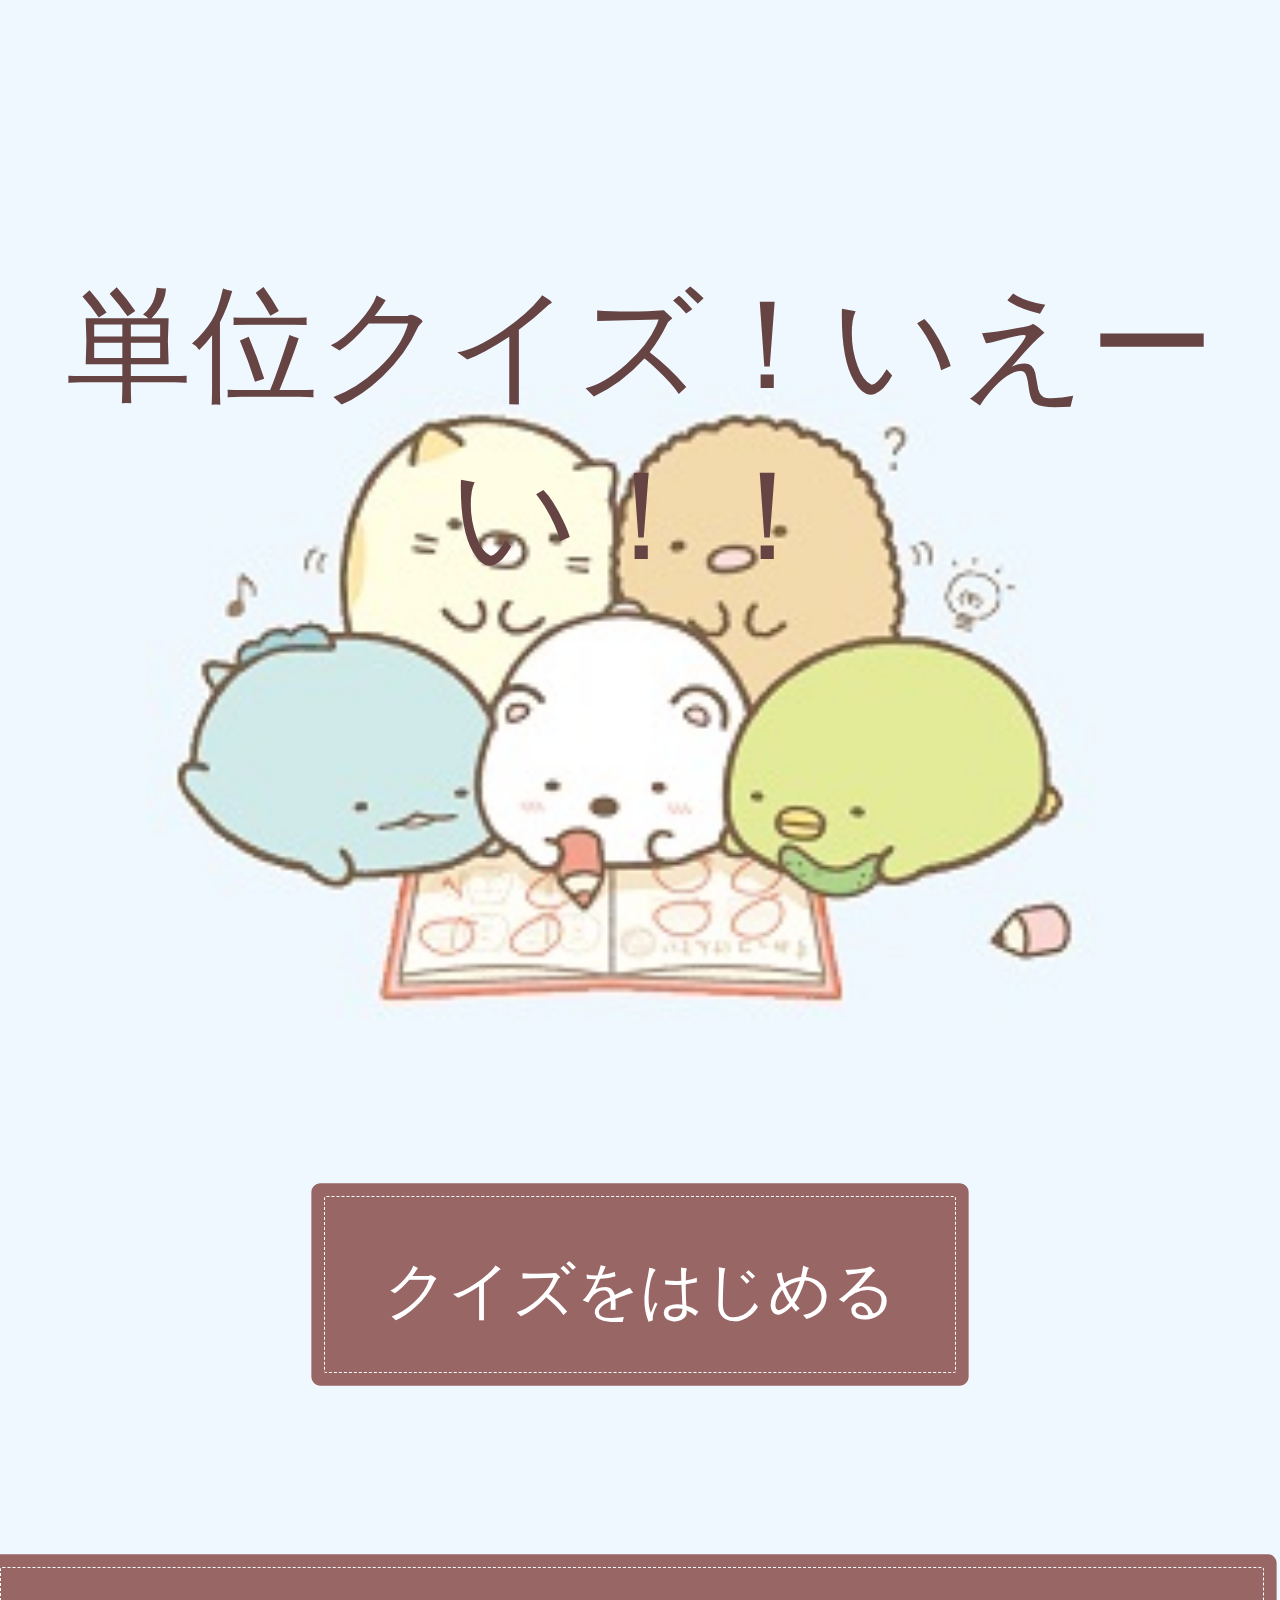
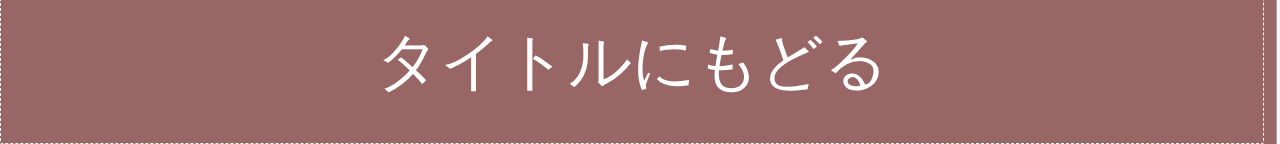
==== index.html @ 3b92f248 "classize javascript." ====
<!DOCTYPE html>
<html>
<head>
<meta charset="utf-8">
<title>単位のべんきょう</title>
<link rel ="stylesheet" type="text/css" href="css/style.css"?date=20200316>
</head>
<body bgcolor="aliceblue">
<div id="top-space"></div>
<div id="base" class="wrap-layer">
    <canvas id="canvas-quiz"></canvas>
    <canvas id="canvas-info"></canvas>
    <label id="message">問題文</label>
    <button id="option1" class="cute-button blue">0.001</button>
    <button id="option2" class="cute-button blue">0.01</button>
    <button id="option3" class="cute-button blue">0.1</button>
    <button id="option4" class="cute-button blue">10</button>
    <button id="option5" class="cute-button blue">100</button>
    <button id="option6" class="cute-button blue">1000</button>
    <button id="to-next" class="cute-button">クイズをはじめる</button>
</div>
<button id="to-title" class="cute-button">タイトルにもどる</button>
<script type="text/javascript" src="js/quiz.js"?date=20220101></script>
<script src="https://code.jquery.com/jquery-3.5.1.min.js"></script>
</body>
</html>
---- css/style.css ----
@font-face {
  font-family: ap;
  src: url(../fonts/AP.ttf);
}

.wrap-layer {
  display: block;
  margin: 0px;
  position: relative;
}

.wrap-layer > canvas {
  position: absolute;
}

.wrap-layer > button {
  font-family: ap;
  position: absolute;
}

.wrap-layer > label {
  text-align: center;
  color: #644;
  font-family: ap;
  position: absolute;
}

.cute-button {
  display: inline-block;
  padding: 0.4em 0.4em 0.2em;
  color: #fff;
  border: #ffffff dashed 1px;
  box-shadow: 0 0 0 0.2em #996666;
  border-radius: 2.5px;
  background-color: #996666;
  cursor: pointer;
}
.cute-button:active {
  box-shadow: 0 0 0 0.2em #cc8888;
  background-color: #cc8888;
}

.cute-button.blue {
  box-shadow: 0 0 0 0.2em #3355ff;
  background-color: #3355ff;
}
.cute-button.blue:active {
  box-shadow: 0 0 0 0.2em #5588ff;
  background-color: #5588ff;
}

#canvas-quiz {
  border: 0px solid black;
}

#canvas-info {
  border: 0px solid green;;
}

#to-title {
  font-family: ap;
  position: absolute;
}
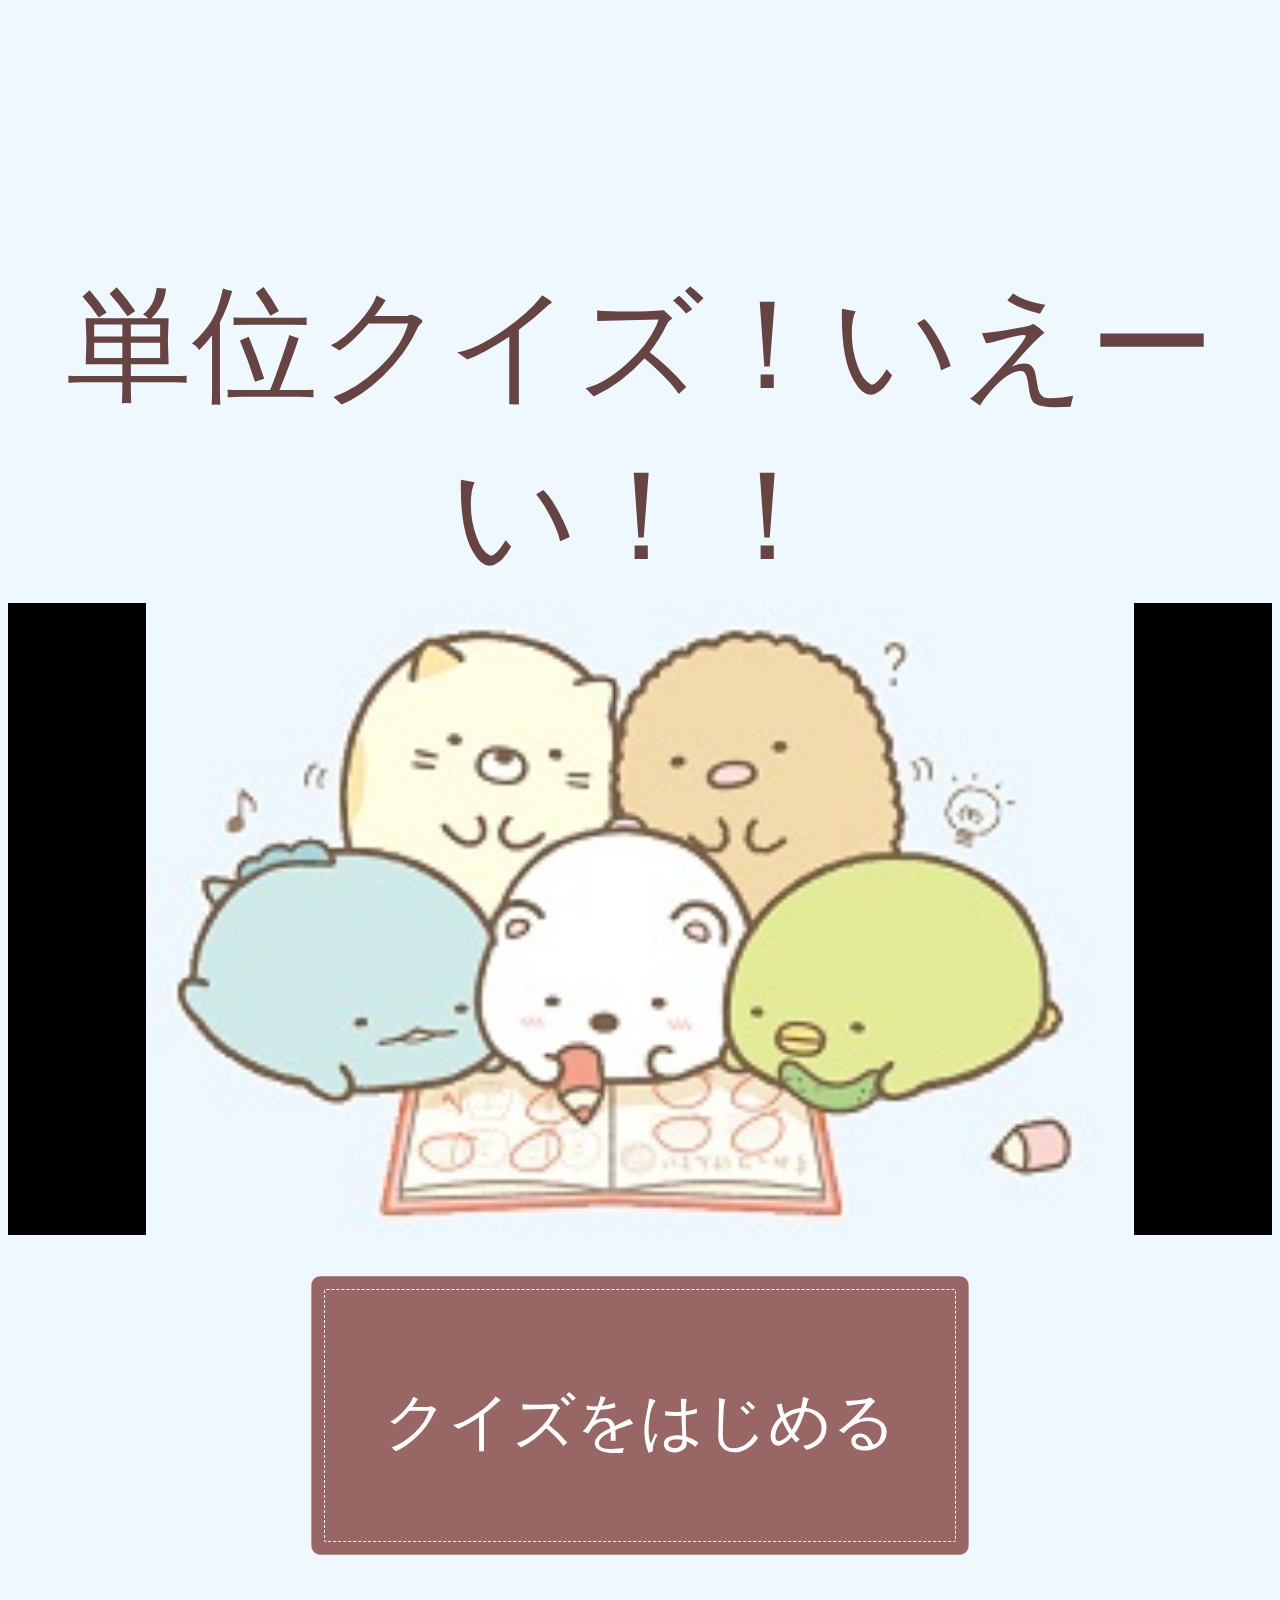
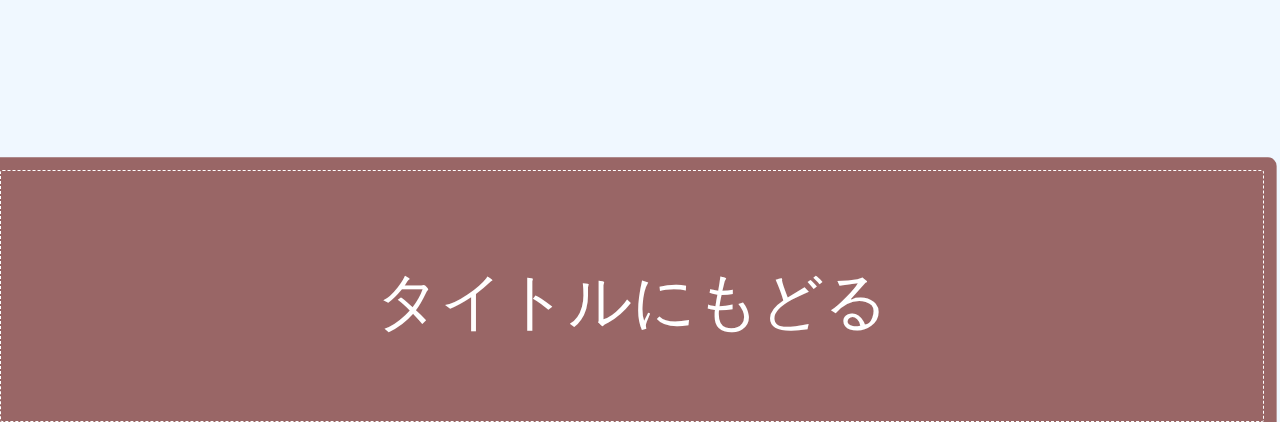
==== commit 1af1c5c6: "modify." ====
--- a/index.html
+++ b/index.html
@@ -7,10 +7,9 @@
 </head>
 <body bgcolor="aliceblue">
 <div id="top-space"></div>
-<div id="base" class="wrap-layer">
-    <canvas id="canvas-quiz"></canvas>
-    <canvas id="canvas-info"></canvas>
-    <label id="message">問題文</label>
+<label id="message">問題文</label>
+<canvas id="canvas"></canvas>
+<div id='button-space' class='wrap-layer'>
     <button id="option1" class="cute-button blue">0.001</button>
     <button id="option2" class="cute-button blue">0.01</button>
     <button id="option3" class="cute-button blue">0.1</button>
@@ -20,6 +19,7 @@
     <button id="to-next" class="cute-button">クイズをはじめる</button>
 </div>
 <button id="to-title" class="cute-button">タイトルにもどる</button>
+
 <script type="text/javascript" src="js/quiz.js"?date=20220101></script>
 <script src="https://code.jquery.com/jquery-3.5.1.min.js"></script>
 </body>
--- a/css/style.css
+++ b/css/style.css
@@ -1,6 +1,13 @@
 @font-face {
   font-family: ap;
   src: url(../fonts/AP.ttf);
+}
+
+label {
+  font-family: ap;
+  color: #644;
+  display: block;
+  text-align: center;
 }
 
 .wrap-layer {
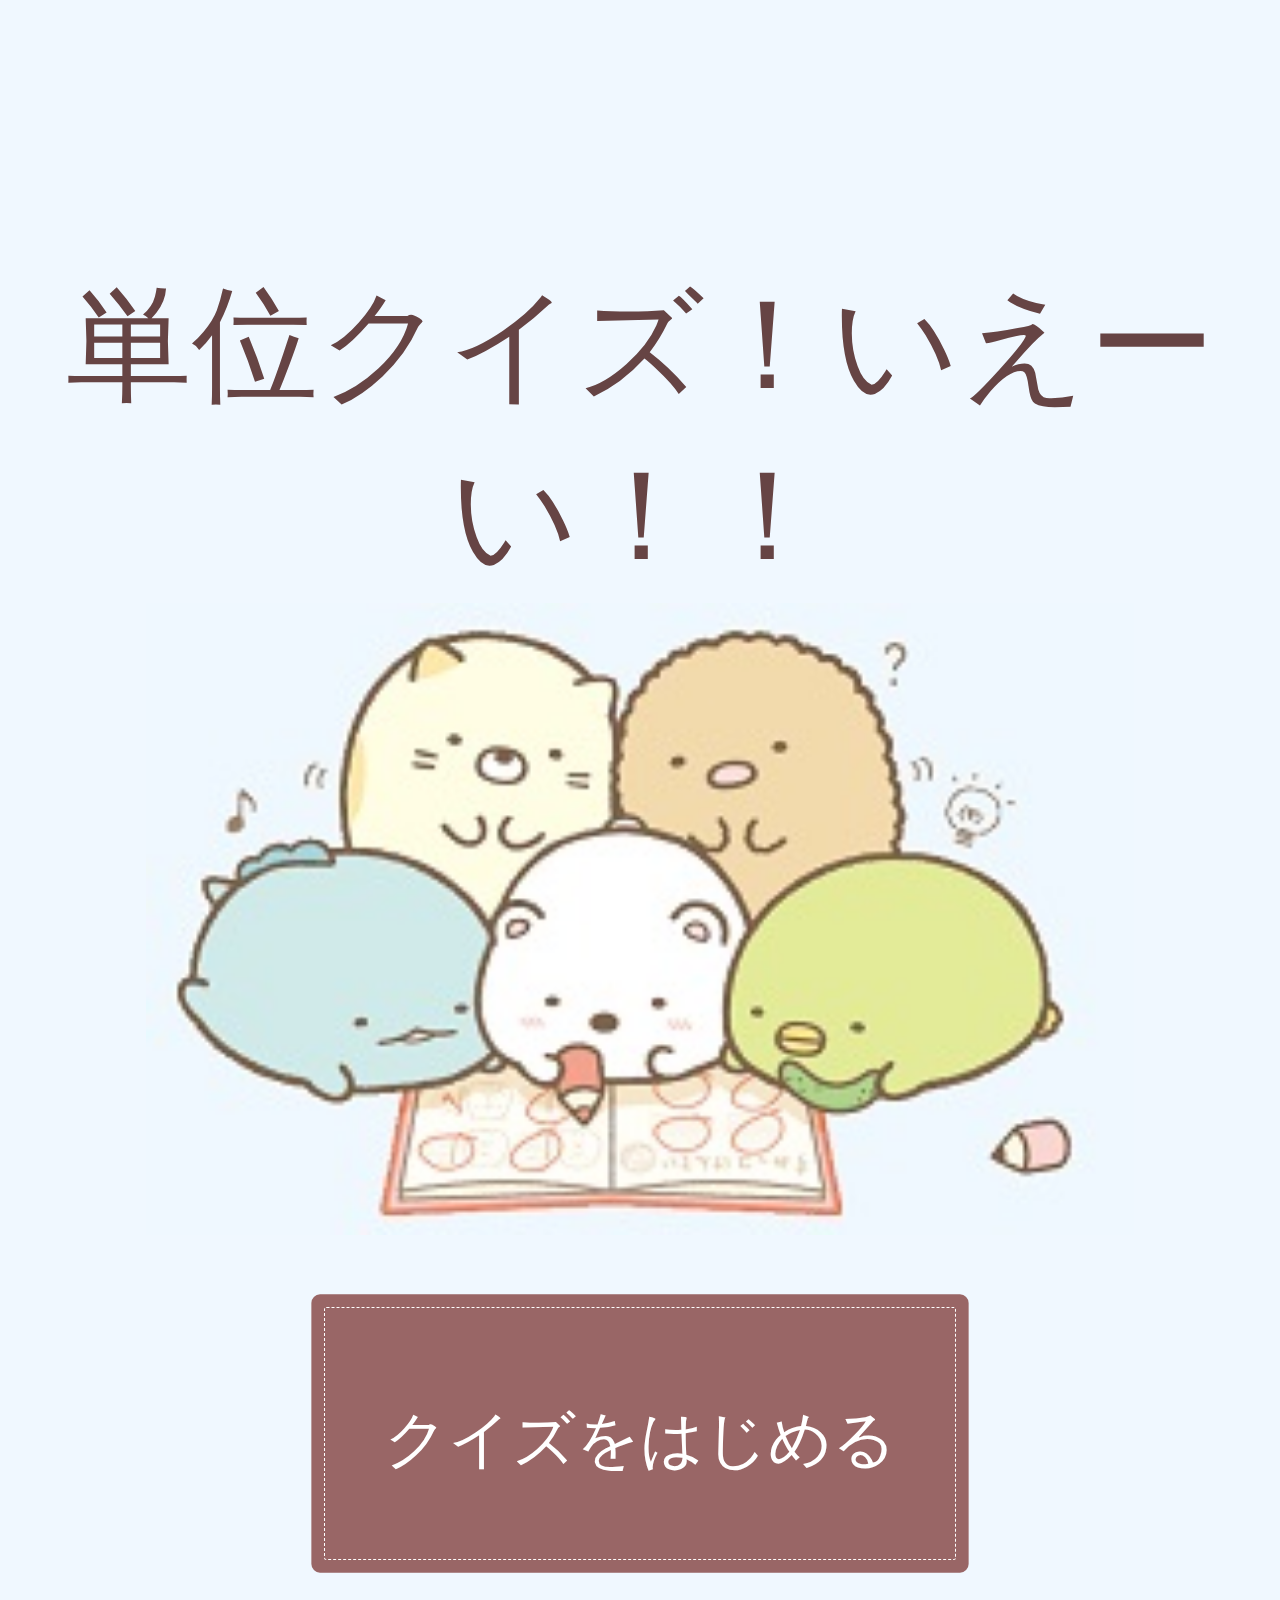
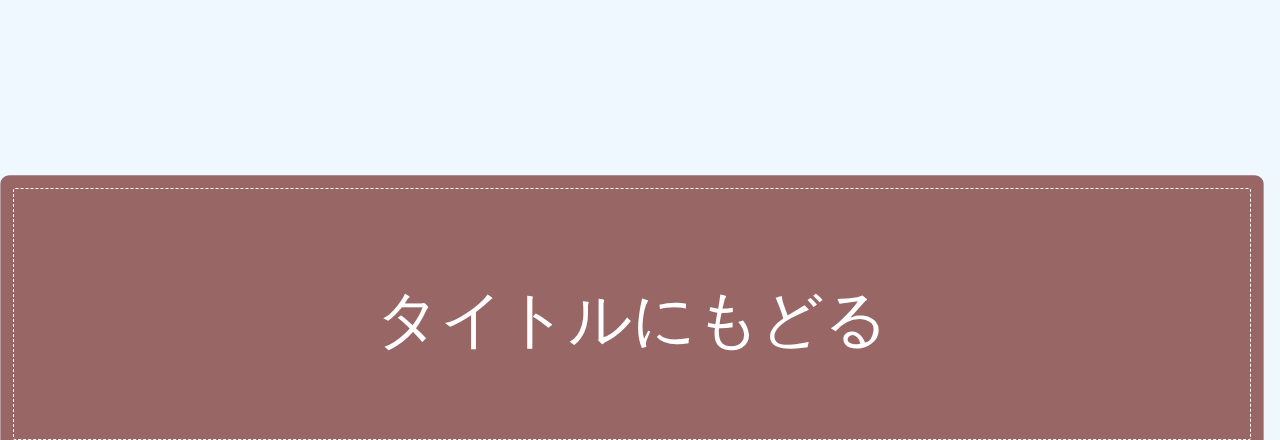
==== commit bf618298: "change canvas to img." ====
--- a/index.html
+++ b/index.html
@@ -8,7 +8,10 @@
 <body bgcolor="aliceblue">
 <div id="top-space"></div>
 <label id="message">問題文</label>
-<canvas id="canvas"></canvas>
+<div align='center'>
+    <img id='image' alt='character image'>
+</div>
+<img>
 <div id='button-space' class='wrap-layer'>
     <button id="option1" class="cute-button blue">0.001</button>
     <button id="option2" class="cute-button blue">0.01</button>
--- a/css/style.css
+++ b/css/style.css
@@ -56,14 +56,6 @@
   background-color: #5588ff;
 }
 
-#canvas-quiz {
-  border: 0px solid black;
-}
-
-#canvas-info {
-  border: 0px solid green;;
-}
-
 #to-title {
   font-family: ap;
   position: absolute;
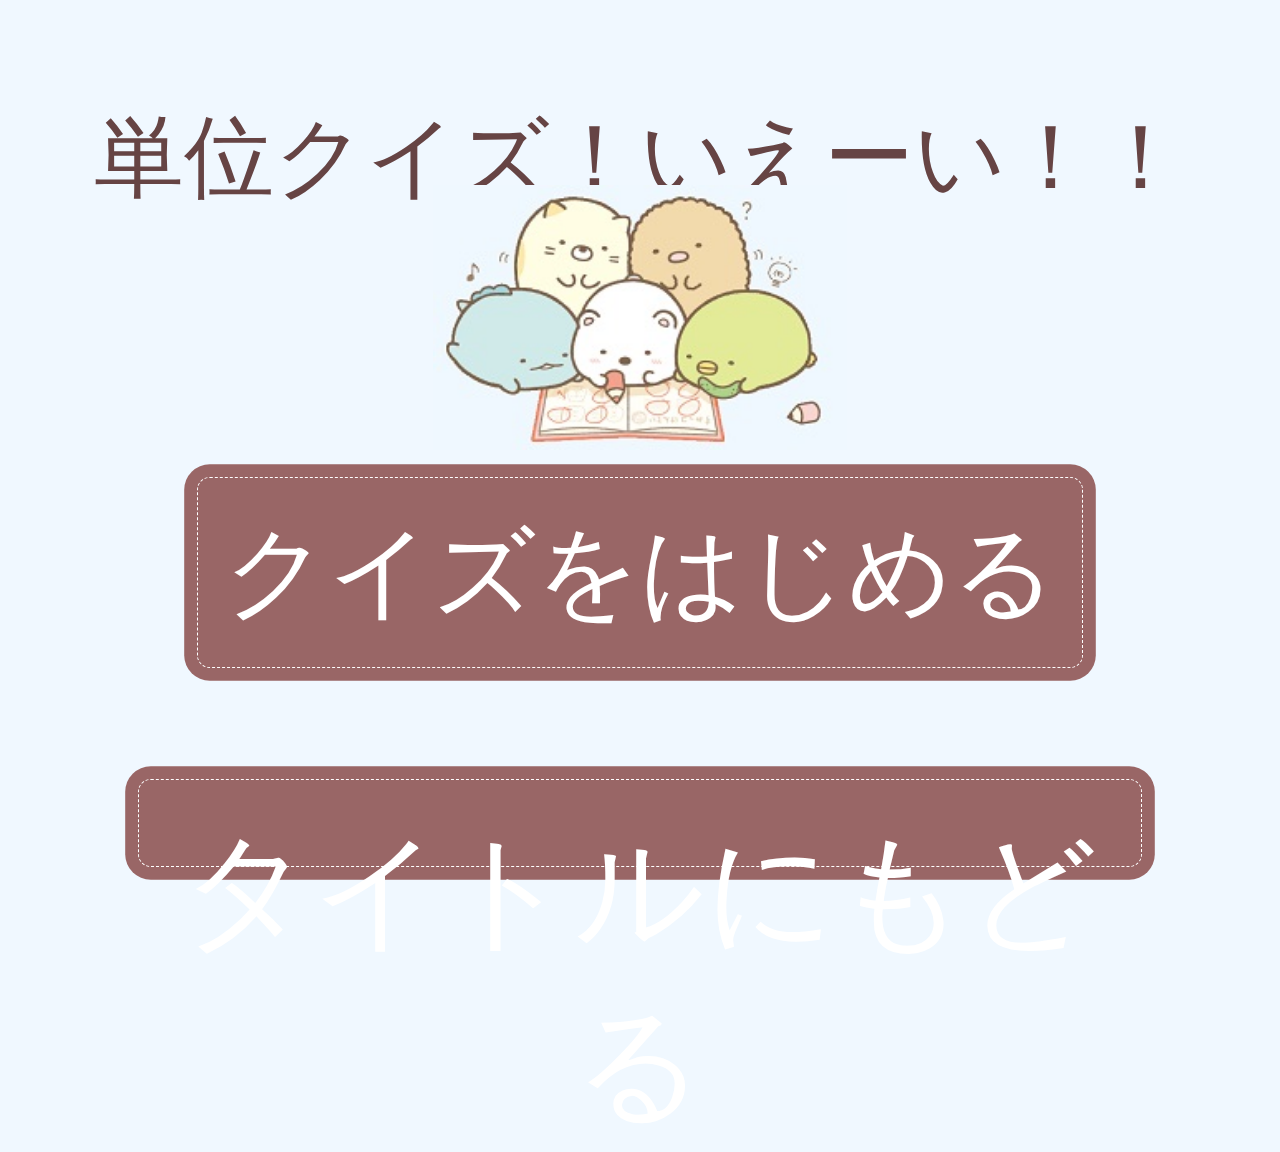
==== commit 60dd2d53: "use css." ====
--- a/index.html
+++ b/index.html
@@ -8,21 +8,14 @@
 <body bgcolor="aliceblue">
 <div id="top-space"></div>
 <label id="message">問題文</label>
-<div align='center'>
+<div id="image-area">
     <img id='image' alt='character image'>
 </div>
-<img>
-<div id='button-space' class='wrap-layer'>
-    <button id="option1" class="cute-button blue">0.001</button>
-    <button id="option2" class="cute-button blue">0.01</button>
-    <button id="option3" class="cute-button blue">0.1</button>
-    <button id="option4" class="cute-button blue">10</button>
-    <button id="option5" class="cute-button blue">100</button>
-    <button id="option6" class="cute-button blue">1000</button>
-    <button id="to-next" class="cute-button">クイズをはじめる</button>
+<div id='button-area'>
 </div>
-<button id="to-title" class="cute-button">タイトルにもどる</button>
-
+<div id='to-title-area'>
+    <button id="to-title" class="cute-button">タイトルにもどる</button>
+</div>
 <script type="text/javascript" src="js/quiz.js"?date=20220101></script>
 <script src="https://code.jquery.com/jquery-3.5.1.min.js"></script>
 </body>
--- a/css/style.css
+++ b/css/style.css
@@ -1,62 +1,97 @@
 @font-face {
-  font-family: ap;
-  src: url(../fonts/AP.ttf);
+    font-family: ap;
+    src: url(../fonts/AP.ttf);
+}
+
+body {
+    margin: 1vh 1vw;
+    height: 98vh;
+    width: 98vw;
+    padding: 0%;
+}
+
+div {
+    margin: 0px;
 }
 
 label {
-  font-family: ap;
-  color: #644;
-  display: block;
-  text-align: center;
+    font-family: ap;
+    color: #644;
+    display: block;
+    text-align: center;
 }
 
-.wrap-layer {
-  display: block;
-  margin: 0px;
-  position: relative;
+button {
+    font-family: ap;
 }
 
-.wrap-layer > canvas {
-  position: absolute;
+#top-space {
+    height: 10%;
 }
 
-.wrap-layer > button {
-  font-family: ap;
-  position: absolute;
+#message {
+    height: 10%;
+    font-size: min(10vw, 10vh);
 }
 
-.wrap-layer > label {
-  text-align: center;
-  color: #644;
-  font-family: ap;
-  position: absolute;
+#image-area {
+    text-align: center;
+    height: 30%;
+}
+
+#image {
+    width: auto;
+    height: 100%;
+}
+
+#button-area {
+    margin-top: 3vh;
+    text-align: center;
+    height: 30%;
+    width: 100%;
+}
+
+#to-title-area {
+    margin-top: 3%;
+    height: 10%;
+    text-align: center;
+}
+
+#to-title {
+    height: 100%;
+    font-size: 10vw;
+    width: 80%;
 }
 
 .cute-button {
-  display: inline-block;
-  padding: 0.4em 0.4em 0.2em;
-  color: #fff;
-  border: #ffffff dashed 1px;
-  box-shadow: 0 0 0 0.2em #996666;
-  border-radius: 2.5px;
-  background-color: #996666;
-  cursor: pointer;
+    font-family: ap;
+    font-size: 8vw;
+    padding: 2vw;
+    display: inline-block;
+    color: #fff;
+    border: #ffffff dashed 1px;
+    box-shadow: 0 0 0 1vw #996666;
+    border-radius: 1vw;
+    background-color: #996666;
+    cursor: pointer;
 }
 .cute-button:active {
-  box-shadow: 0 0 0 0.2em #cc8888;
-  background-color: #cc8888;
+    box-shadow: 0 0 0 1vw #cc8888;
+    background-color: #cc8888;
 }
 
 .cute-button.blue {
-  box-shadow: 0 0 0 0.2em #3355ff;
-  background-color: #3355ff;
+    box-shadow: 0 0 0 1vw #3355ff;
+    background-color: #3355ff;
 }
 .cute-button.blue:active {
-  box-shadow: 0 0 0 0.2em #5588ff;
-  background-color: #5588ff;
+    box-shadow: 0 0 0 1vw #5588ff;
+    background-color: #5588ff;
 }
-
-#to-title {
-  font-family: ap;
-  position: absolute;
-}+.cute-button.blue.option {
+    font-size: min(5vw, 5vh);
+    padding: 1vw;
+    margin: 1.5vw;
+    width: 200px;
+    height: 20%;
+}
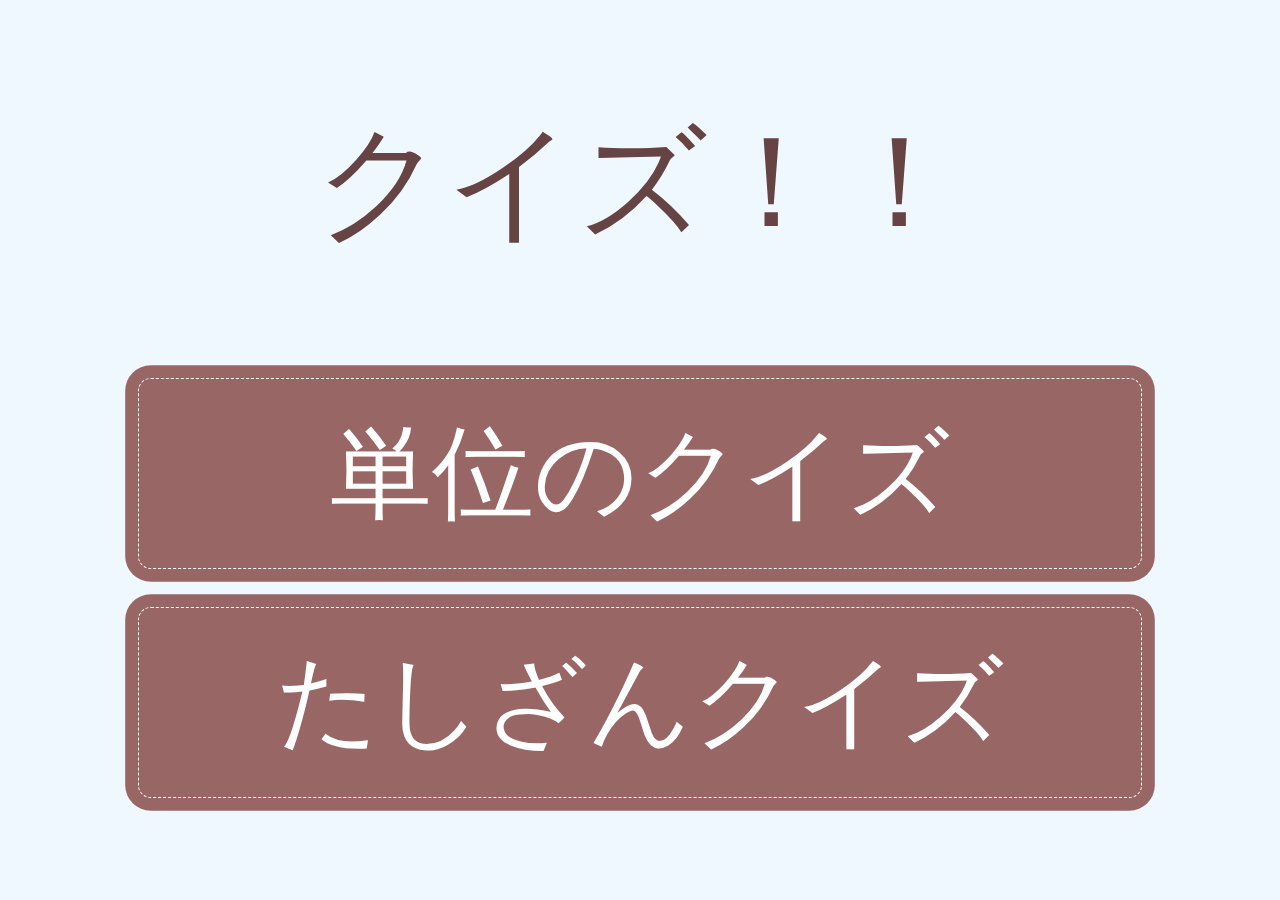
==== commit 99fb4d77: "たしざんクイズモードを追加" ====
--- a/index.html
+++ b/index.html
@@ -2,21 +2,15 @@
 <html>
 <head>
 <meta charset="utf-8">
-<title>単位のべんきょう</title>
+<title>クイズ！！</title>
 <link rel ="stylesheet" type="text/css" href="css/style.css"?date=20200316>
 </head>
 <body bgcolor="aliceblue">
 <div id="top-space"></div>
-<label id="message">問題文</label>
-<div id="image-area">
-    <img id='image' alt='character image'>
+<label>クイズ！！</label>
+<div style='text-align: center; margin-top: 10vh;'>
+    <button class='cute-button' style='width:80%; margin-top:2vh' onclick="location.href='learn-unit.html'">単位のクイズ</button>
+    <button class='cute-button' style='width:80%; margin-top:2vh' onclick="location.href='learn-sum.html'">たしざんクイズ</button>
 </div>
-<div id='button-area'>
-</div>
-<div id='to-title-area'>
-    <button id="to-title" class="cute-button">タイトルにもどる</button>
-</div>
-<script type="text/javascript" src="js/quiz.js"?date=20220101></script>
-<script src="https://code.jquery.com/jquery-3.5.1.min.js"></script>
 </body>
 </html>--- a/css/style.css
+++ b/css/style.css
@@ -16,6 +16,7 @@
 
 label {
     font-family: ap;
+    font-size: 10vw;
     color: #644;
     display: block;
     text-align: center;
@@ -67,6 +68,7 @@
     font-family: ap;
     font-size: 8vw;
     padding: 2vw;
+    margin: 1.5vw;
     display: inline-block;
     color: #fff;
     border: #ffffff dashed 1px;
@@ -80,18 +82,21 @@
     background-color: #cc8888;
 }
 
-.cute-button.blue {
+.cute-button.option {
     box-shadow: 0 0 0 1vw #3355ff;
     background-color: #3355ff;
+    font-size: min(5vw, 4vh);
+    padding: 1vw;
+    height: 20%;
 }
-.cute-button.blue:active {
+
+.cute-button.option:active {
     box-shadow: 0 0 0 1vw #5588ff;
     background-color: #5588ff;
 }
-.cute-button.blue.option {
-    font-size: min(5vw, 5vh);
-    padding: 1vw;
-    margin: 1.5vw;
-    width: 200px;
-    height: 20%;
+.cute-button.option.unit {
+    width: 30%;
 }
+.cute-button.option.calc {
+    width: 16%;
+}
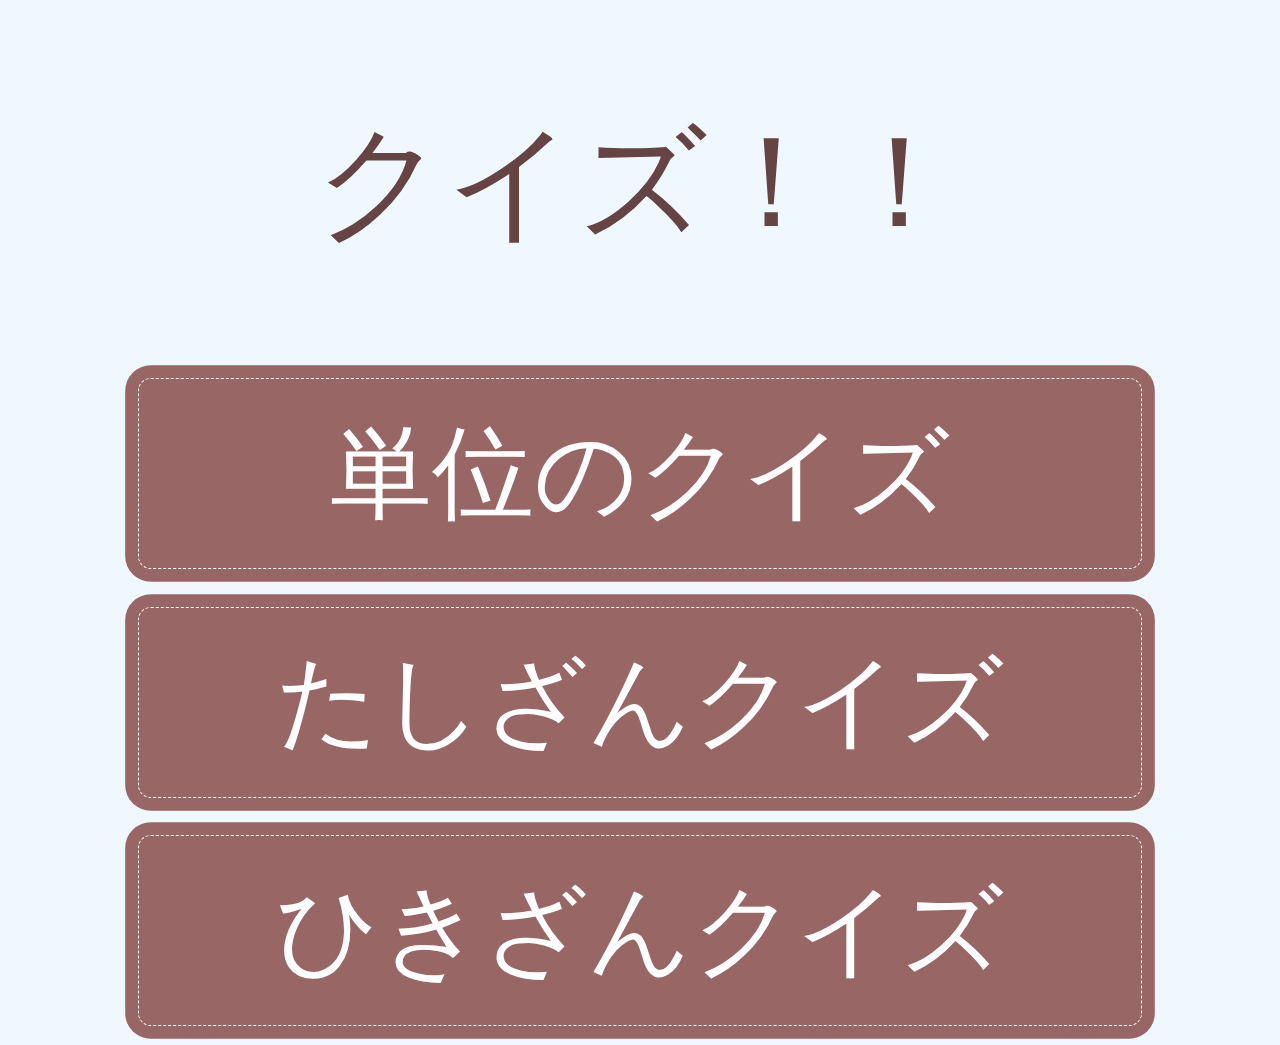
==== commit 49198d83: "ひきざんクイズを追加" ====
--- a/index.html
+++ b/index.html
@@ -11,6 +11,7 @@
 <div style='text-align: center; margin-top: 10vh;'>
     <button class='cute-button' style='width:80%; margin-top:2vh' onclick="location.href='learn-unit.html'">単位のクイズ</button>
     <button class='cute-button' style='width:80%; margin-top:2vh' onclick="location.href='learn-sum.html'">たしざんクイズ</button>
+    <button class='cute-button' style='width:80%; margin-top:2vh' onclick="location.href='learn-sub.html'">ひきざんクイズ</button>
 </div>
 </body>
 </html>--- a/css/style.css
+++ b/css/style.css
@@ -100,3 +100,16 @@
 .cute-button.option.calc {
     width: 16%;
 }
+.cute-button.option.special {
+    width: 24%;
+}
+
+.disp-label {
+    background-color: mistyrose;
+    color: steelblue;
+    display: inline-block;
+    margin: 0.5vw;
+    vertical-align: -22%;
+    width: 40%;
+    height: 20%;
+}
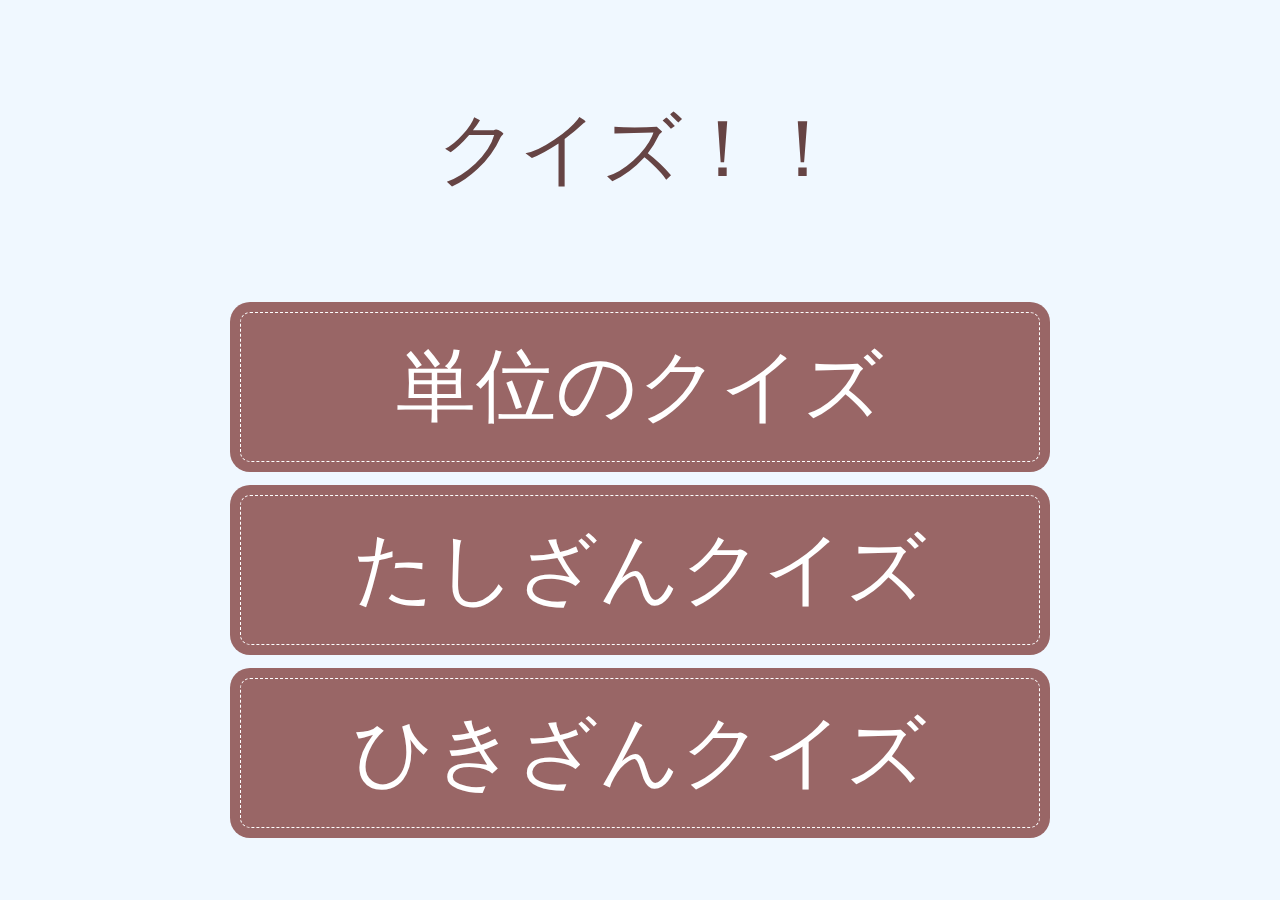
==== commit 80c030c0: "いろいろまとめた　その1." ====
--- a/index.html
+++ b/index.html
@@ -9,9 +9,9 @@
 <div id="top-space"></div>
 <label>クイズ！！</label>
 <div style='text-align: center; margin-top: 10vh;'>
-    <button class='cute-button' style='width:80%; margin-top:2vh' onclick="location.href='learn-unit.html'">単位のクイズ</button>
-    <button class='cute-button' style='width:80%; margin-top:2vh' onclick="location.href='learn-sum.html'">たしざんクイズ</button>
-    <button class='cute-button' style='width:80%; margin-top:2vh' onclick="location.href='learn-sub.html'">ひきざんクイズ</button>
+    <button class='cute-button' style='width:80%; margin-top:2vh' onclick="location.href='quiz-ui.html?qt=unit'">単位のクイズ</button>
+    <button class='cute-button' style='width:80%; margin-top:2vh' onclick="location.href='quiz-ui.html?qt=add'">たしざんクイズ</button>
+    <button class='cute-button' style='width:80%; margin-top:2vh' onclick="location.href='quiz-ui.html?qt=sub'">ひきざんクイズ</button>
 </div>
 </body>
 </html>--- a/css/style.css
+++ b/css/style.css
@@ -4,9 +4,13 @@
 }
 
 body {
-    margin: 1vh 1vw;
+    margin-right: auto;
+    margin-left : auto;
+    text-align: center;
+    
+    /* margin: 1vh 1vw; */
     height: 98vh;
-    width: 98vw;
+    width: min(98vw, 1000px);
     padding: 0%;
 }
 
@@ -16,7 +20,7 @@
 
 label {
     font-family: ap;
-    font-size: 10vw;
+    font-size: min(8vw, 80px);
     color: #644;
     display: block;
     text-align: center;
@@ -24,6 +28,20 @@
 
 button {
     font-family: ap;
+    font-size: min(8vw, 80px);
+    padding: 2%;
+    margin: min(1.5vw, 15px);
+    display: inline-block;
+    color: #fff;
+    border: #ffffff dashed 1px;
+    box-shadow: 0 0 0 min(1vw, 10px) #996666;
+    border-radius: min(1vw, 10px);
+    background-color: #996666;
+    cursor: pointer;
+}
+button:active {
+    box-shadow: 0 0 0 min(1vw, 10px) #cc8888;
+    background-color: #cc8888;
 }
 
 #top-space {
@@ -32,7 +50,6 @@
 
 #message {
     height: 10%;
-    font-size: min(10vw, 10vh);
 }
 
 #image-area {
@@ -46,7 +63,7 @@
 }
 
 #button-area {
-    margin-top: 3vh;
+    margin-top: 3%;
     text-align: center;
     height: 30%;
     width: 100%;
@@ -60,56 +77,30 @@
 
 #to-title {
     height: 100%;
-    font-size: 10vw;
+    font-size: min(10vw, 60px);
     width: 80%;
 }
 
-.cute-button {
+#ten-key-area > button {
     font-family: ap;
-    font-size: 8vw;
-    padding: 2vw;
-    margin: 1.5vw;
+    font-size: min(8vw, 80px);
+    padding: 2%;
+    margin: min(1.5vw, 15px);
     display: inline-block;
     color: #fff;
     border: #ffffff dashed 1px;
-    box-shadow: 0 0 0 1vw #996666;
-    border-radius: 1vw;
-    background-color: #996666;
+    box-shadow: 0 0 0 min(1vw, 10px) #3355ff;
+    border-radius: min(1vw, 10px);
+    background-color: #3355ff;
     cursor: pointer;
+    line-height: 0%;
 }
-.cute-button:active {
-    box-shadow: 0 0 0 1vw #cc8888;
-    background-color: #cc8888;
-}
-
-.cute-button.option {
-    box-shadow: 0 0 0 1vw #3355ff;
-    background-color: #3355ff;
-    font-size: min(5vw, 4vh);
-    padding: 1vw;
-    height: 20%;
-}
-
-.cute-button.option:active {
-    box-shadow: 0 0 0 1vw #5588ff;
+#ten-key-area > button:active {
+    box-shadow: 0 0 0 min(1vw, 10px) #5588ff;
     background-color: #5588ff;
 }
-.cute-button.option.unit {
-    width: 30%;
+#ten-key-area > label {
+    font-family: ap;
+    font-size: min(10vw, 100px);
+    color: #444;
 }
-.cute-button.option.calc {
-    width: 16%;
-}
-.cute-button.option.special {
-    width: 24%;
-}
-
-.disp-label {
-    background-color: mistyrose;
-    color: steelblue;
-    display: inline-block;
-    margin: 0.5vw;
-    vertical-align: -22%;
-    width: 40%;
-    height: 20%;
-}
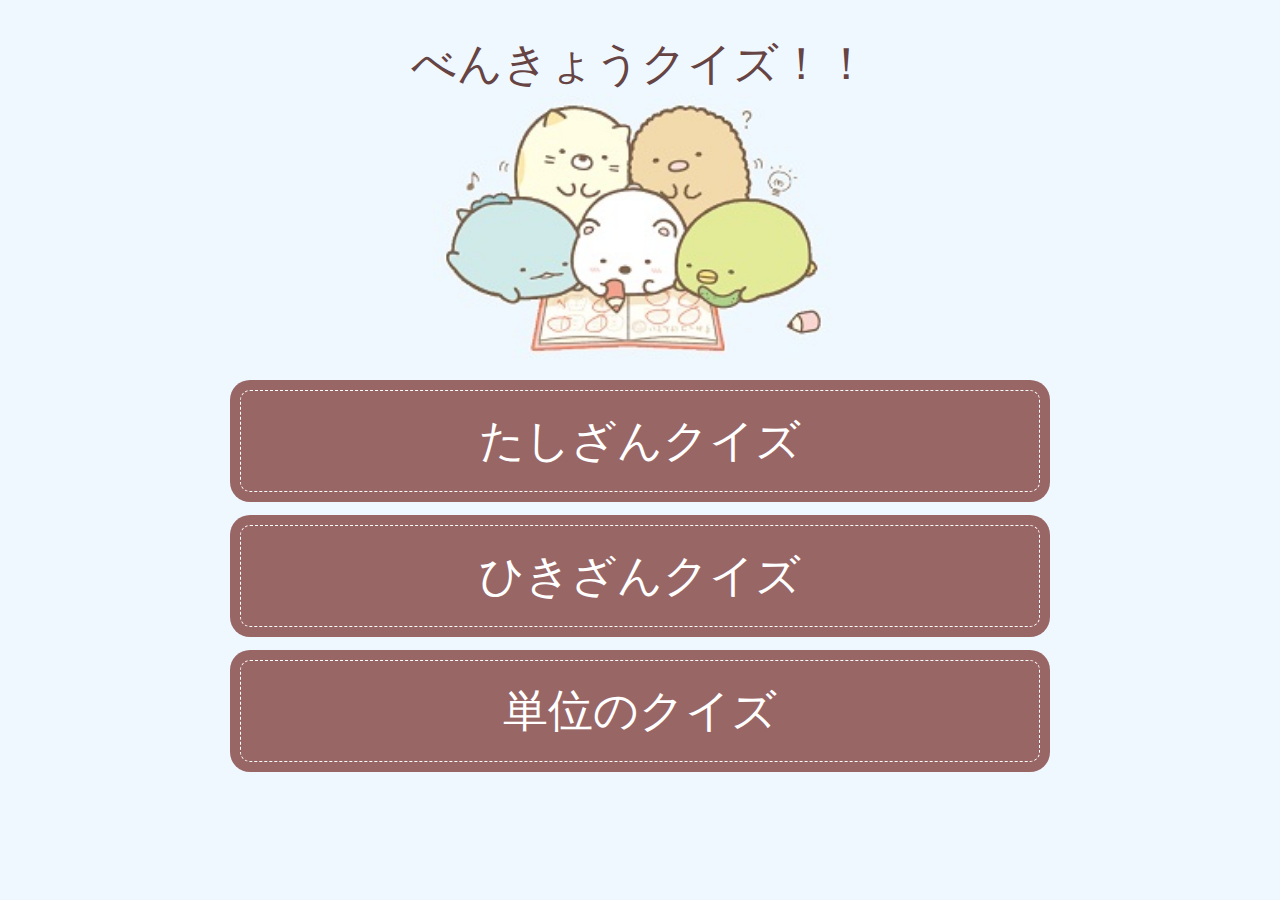
==== commit 62a3ae08: "いったん完成。" ====
--- a/index.html
+++ b/index.html
@@ -7,11 +7,12 @@
 </head>
 <body bgcolor="aliceblue">
 <div id="top-space"></div>
-<label>クイズ！！</label>
-<div style='text-align: center; margin-top: 10vh;'>
-    <button class='cute-button' style='width:80%; margin-top:2vh' onclick="location.href='quiz-ui.html?qt=unit'">単位のクイズ</button>
+<label>べんきょうクイズ！！</label>
+<img id='image' src='images/title/000.jpg' style='height: 30%;' alt='character image'>
+<div style='text-align: center; margin-top: 1vh;'>
     <button class='cute-button' style='width:80%; margin-top:2vh' onclick="location.href='quiz-ui.html?qt=add'">たしざんクイズ</button>
     <button class='cute-button' style='width:80%; margin-top:2vh' onclick="location.href='quiz-ui.html?qt=sub'">ひきざんクイズ</button>
+    <button class='cute-button' style='width:80%; margin-top:2vh' onclick="location.href='quiz-ui.html?qt=unit'">単位のクイズ</button>
 </div>
 </body>
 </html>--- a/css/style.css
+++ b/css/style.css
@@ -8,7 +8,6 @@
     margin-left : auto;
     text-align: center;
     
-    /* margin: 1vh 1vw; */
     height: 98vh;
     width: min(98vw, 1000px);
     padding: 0%;
@@ -20,7 +19,7 @@
 
 label {
     font-family: ap;
-    font-size: min(8vw, 80px);
+    font-size: min(10vw, 5vh);
     color: #644;
     display: block;
     text-align: center;
@@ -28,7 +27,7 @@
 
 button {
     font-family: ap;
-    font-size: min(8vw, 80px);
+    font-size: min(10vw, 5vh);
     padding: 2%;
     margin: min(1.5vw, 15px);
     display: inline-block;
@@ -45,23 +44,15 @@
 }
 
 #top-space {
-    height: 10%;
+    height: 3%;
 }
-
 #message {
     height: 10%;
 }
-
 #image-area {
     text-align: center;
     height: 30%;
 }
-
-#image {
-    width: auto;
-    height: 100%;
-}
-
 #button-area {
     margin-top: 3%;
     text-align: center;
@@ -71,36 +62,44 @@
 
 #to-title-area {
     margin-top: 3%;
-    height: 10%;
+    height: 20%;
     text-align: center;
 }
 
-#to-title {
-    height: 100%;
-    font-size: min(10vw, 60px);
+.menu-button {
+    margin-top: 1vh;
+    height: auto;
+    font-size: min(10vw, 5vh);
     width: 80%;
 }
 
-#ten-key-area > button {
-    font-family: ap;
-    font-size: min(8vw, 80px);
-    padding: 2%;
-    margin: min(1.5vw, 15px);
+#image-area > Img {
+    width: auto;
+    height: 100%;
+}
+
+#next-button-area {
+    width: 100%;
+    text-align: center;
+}
+#next-button-area > button {
+    width: 80%;
     display: inline-block;
-    color: #fff;
-    border: #ffffff dashed 1px;
+}
+
+#option-area {
+    height: 100%;
+}
+#option-area > button {
     box-shadow: 0 0 0 min(1vw, 10px) #3355ff;
-    border-radius: min(1vw, 10px);
     background-color: #3355ff;
-    cursor: pointer;
-    line-height: 0%;
 }
-#ten-key-area > button:active {
+#option-area > button:active {
     box-shadow: 0 0 0 min(1vw, 10px) #5588ff;
     background-color: #5588ff;
 }
-#ten-key-area > label {
+#option-area > label {
     font-family: ap;
-    font-size: min(10vw, 100px);
+    font-size: min(12vw, 6vh);
     color: #444;
 }
